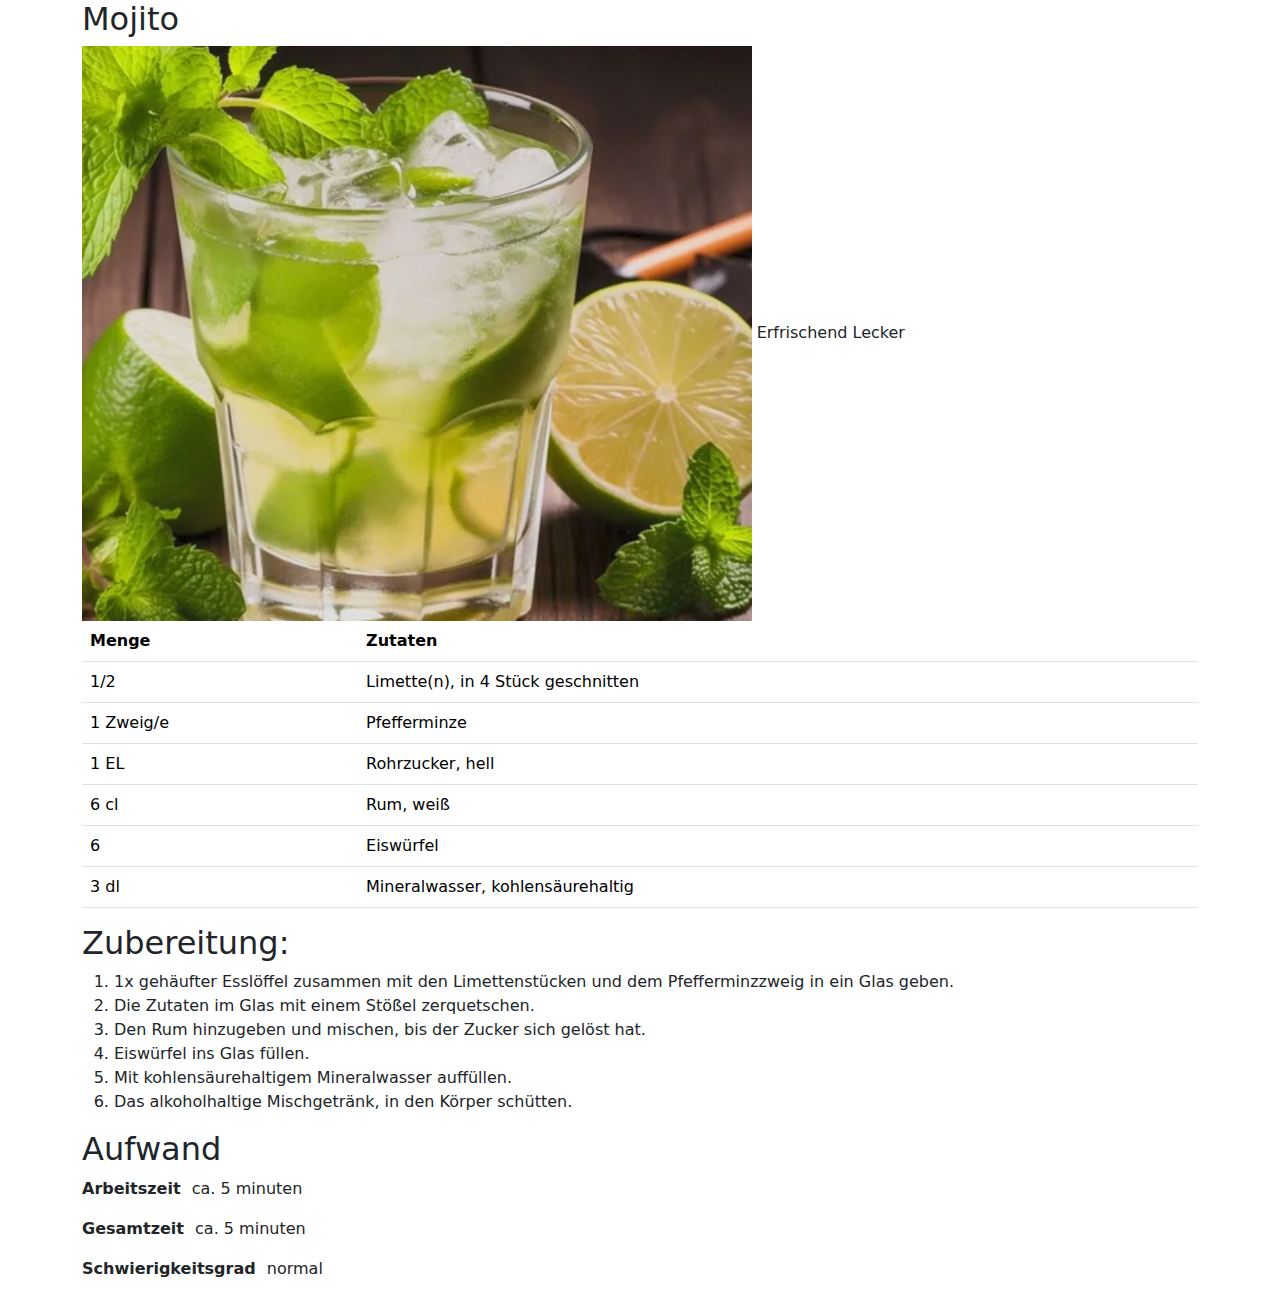
==== cocktails.html @ e5312e3e "Mojito/Html Structure ohne Styling" ====
<!DOCTYPE html>
<html lang="en">
    <head>
        <meta charset="UTF-8" />
        <meta name="viewport" content="width=device-width, initial-scale=1.0" />
        <title>Mojito</title>
        <link
          href="https://cdn.jsdelivr.net/npm/bootstrap@5.3.3/dist/css/bootstrap.min.css"
          rel="stylesheet"
          integrity="sha384-QWTKZyjpPEjISv5WaRU9OFeRpok6YctnYmDr5pNlyT2bRjXh0JMhjY6hW+ALEwIH"
          crossorigin="anonymous"
        />
        <link
          rel="stylesheet"
          href="https://cdnjs.cloudflare.com/ajax/libs/font-awesome/6.5.2/css/all.min.css"
          integrity="sha512-SnH5WK+bZxgPHs44uWIX+LLJAJ9/2PkPKZ5QiAj6Ta86w+fsb2TkcmfRyVX3pBnMFcV7oQPJkl9QevSCWr3W6A=="
          crossorigin="anonymous"
          referrerpolicy="no-referrer"
        />
        <link rel="stylesheet" href="style.css" />
      </head>
<body>
    <div class="container">
        <table class="table">
            <h2>Mojito</h2>
            <img src="./Rezepte+Fotos/Cocktail_Fotos/Cocktail_Mojito.png" alt="mojito-coktail" width="60%">
            <thead>
                <tr>
                   Erfrischend Lecker
                </tr>
                <tr>
                    
                    <th>Menge</th>
                    <th>Zutaten</th>
                </tr>
            </thead>
            <tbody>
                <tr>
                    <td>1/2  </td>
                    <td>Limette(n), in 4 Stück geschnitten</td>
                </tr>
                <tr>
                    <td>1 Zweig/e</td>
                    <td>Pfefferminze </td>
                </tr>
                <tr>
                    <td>1 EL</td>
                    <td>Rohrzucker, hell</td>
                </tr>
                <tr>
                    <td>6 cl</td>
                    <td>Rum, weiß</td>
                </tr>
                <tr>
                    <td> 6 </td>
                    <td>Eiswürfel</td>
                </tr>
                    <td> 3 dl </td>
                    <td>Mineralwasser, kohlensäurehaltig</td>
            </tbody>
        </table>

        <div class="mojito-anleitung">
            <h2> Zubereitung:</h2>
            <ol>
                <li>1x gehäufter Esslöffel zusammen mit den Limettenstücken und dem Pfefferminzzweig in ein Glas geben.</li>
                <li>Die Zutaten im Glas mit einem Stößel zerquetschen.</li>
                <li>Den Rum hinzugeben und mischen, bis der Zucker sich gelöst hat.</li>
                <li>Eiswürfel ins Glas füllen.</li>
                <li>Mit kohlensäurehaltigem Mineralwasser auffüllen.</li>
                <li>Das alkoholhaltige Mischgetränk, in den Körper schütten.</li>
            </ol>
            <h2>Aufwand</h2>
            <p><strong>Arbeitszeit  &nbsp;</strong>ca. 5 minuten</p>
            <p><strong>Gesamtzeit  &nbsp;</strong>ca. 5 minuten</p>
            <p><strong>Schwierigkeitsgrad  &nbsp;</strong>normal</p>
        </div>
    </div>
      
    
        
    </body>
    </html>
</body>
</html>
---- style.css ----
nav {
  background-image: url("img/header-bg.jpg");
  background-repeat: no-repeat;
  background-size: cover;
  filter: grayscale(0.6);
}
main {
  position: relative;
  max-width: 1600px;
  margin: 0 auto;
}
.bg-img {
  position: fixed;
  top: 0;
  width: 100%;
  filter: brightness(25%);
}
.gallery {
  align-items: center;
  flex-wrap: wrap;
  justify-content: center;
  justify-content: space-evenly;
  margin: 5rem 0;
}
/* .gallery-item {
  margin-bottom: 1rem;
} */
.figure {
  width: 30rem;
  height: 30rem;
  position: relative;
  overflow: hidden;
  border: #fff 0.1rem solid;
  border-radius: var(--bs-border-radius);
}
.img-fluid {
  width: auto;
  height: 100%;
  transition: all 0.3s linear;
}
.figure-img:hover {
  transform: scale(1.2);
  transition: all 0.3s linear;
}
.figure-caption {
  position: absolute;
  bottom: 0;
  width: 100%;
  padding: 0.5rem;
  font-size: 2rem;
  background-color: rgba(255, 255, 255, 0.7);
}
#iframe {
  display: flex;
  visibility: hidden;
  background-color: #fff;
  max-width: 1600px;
  width: 100%;
  height: 0;
  padding: 2rem;
  margin: 5rem auto;
}
.footerContainer {
  width: 100%;
  padding: 70px 30px 20px;
}
.socialIcons {
  display: flex;
  justify-content: center;
}
.socialIcons a {
  text-decoration: none;
  padding: 10px;
  background-color: white;
  margin: 10px;
  border-radius: 50%;
}
.socialIcons a i {
  font-size: 2em;
  color: rgb(0, 0, 0);
  opacity: 0, 9;
}
/* Hover affect on social media icon */
.socialIcons a:hover {
  background-color: #111;
  transition: 0.5s;
}
.socialIcons a:hover i {
  color: white;
  transition: 0.5s;
}
.footerNav {
  margin: 30px 0;
}
.footerNav ul {
  display: flex;
  justify-content: center;
  list-style-type: none;
}
.footerNav ul li a {
  color: white;
  margin: 20px;
  text-decoration: none;
  font-size: 1.3em;
  opacity: 0.7;
  transition: 0.5s;
}
.footerNav ul li a:hover {
  opacity: 1;
}
.footerBottom {
  background-color: #000;
  padding: 20px;
  text-align: center;
}
.footerBottom p {
  color: white;
}
.designer {
  opacity: 0.7;
  text-transform: uppercase;
  letter-spacing: 1px;
  font-weight: 400;
  margin: 0px 5px;
}
@media (max-width: 700px) {
  .footerNav ul {
    flex-direction: column;
  }
  .footerNav ul li {
    width: 100%;
    text-align: center;
    margin: 10px;
  }
  .socialIcons a {
    padding: 8px;
    margin: 4px;
  }
}
@media (max-width: 612px) {
  figure {
    width: 20rem;
    height: 20rem;
  }
  iframe {
    max-width: 600px;
  }
}
@media (max-width: 360px) {
  figure {
    width: 12rem;
    height: 12rem;
  }
  iframe {
    max-width: 350px;
  }
  .figure-caption {
    font-size: 1.2rem;
  }
}
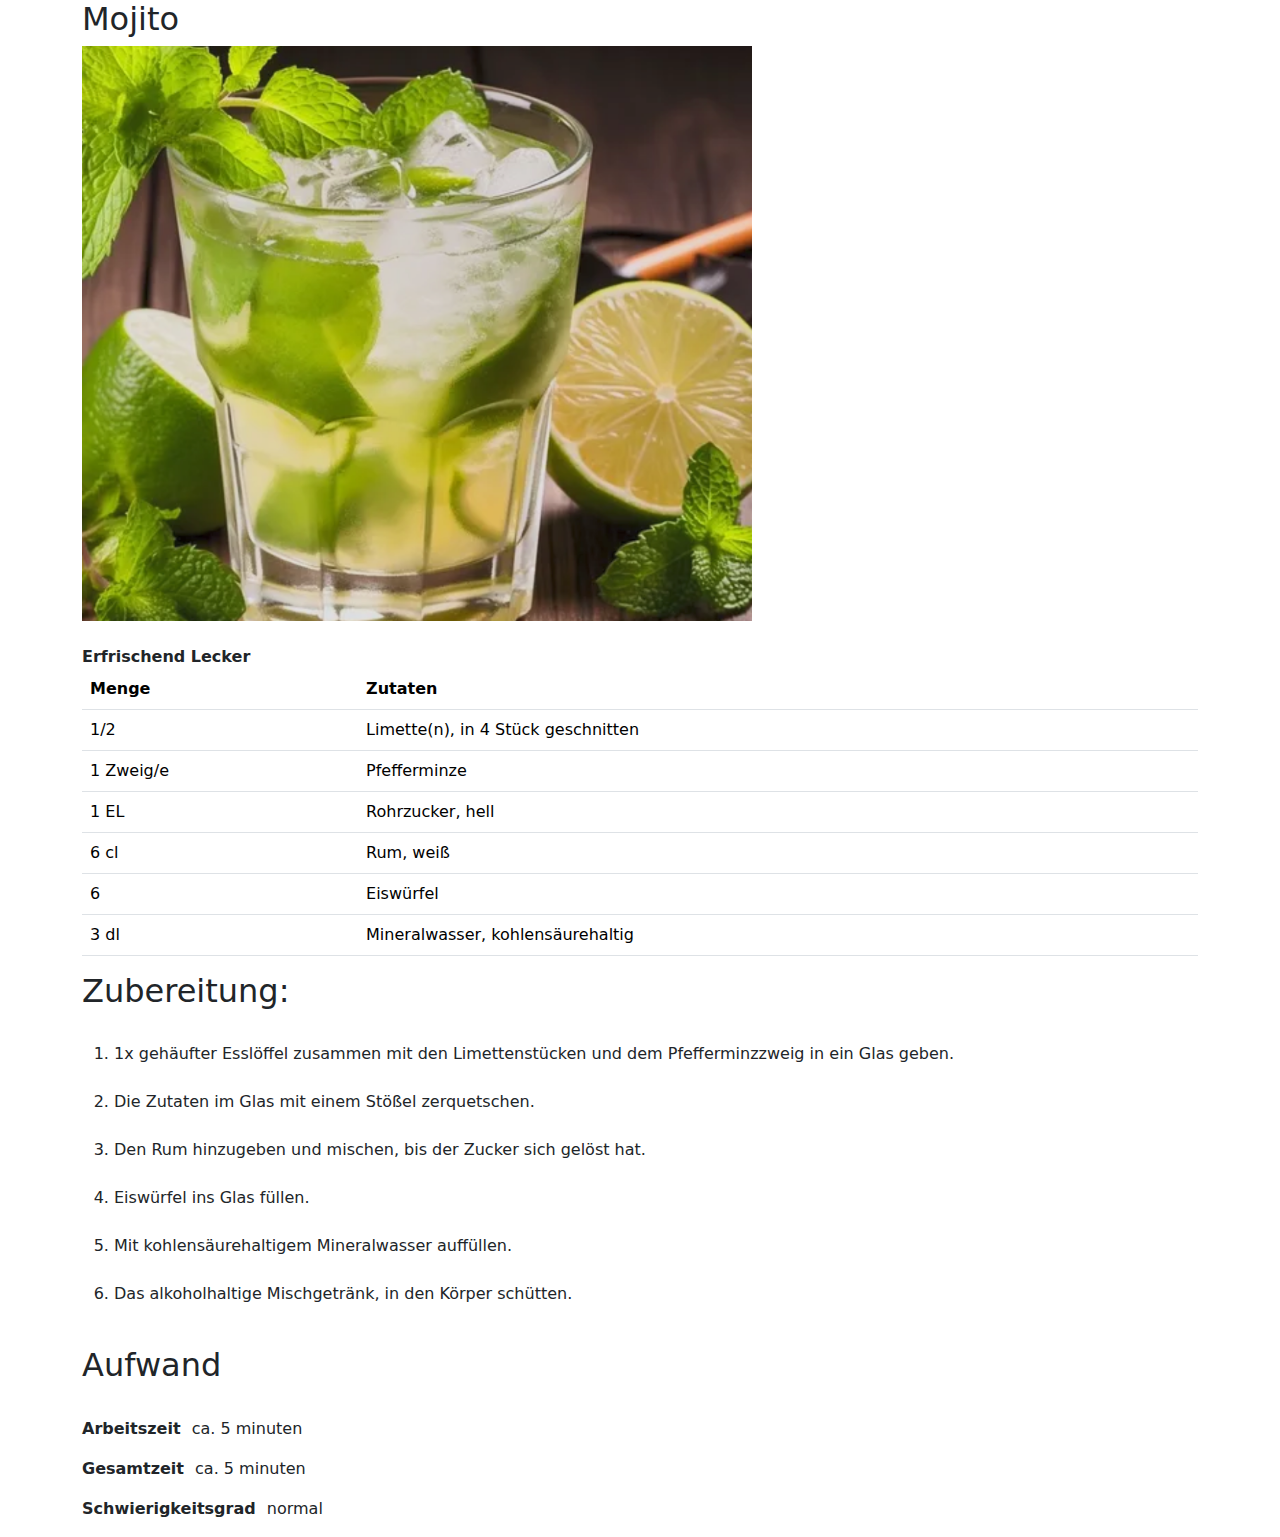
==== commit b2bbc5f9: "linebreaks in html eingefügt" ====
--- a/cocktails.html
+++ b/cocktails.html
@@ -24,10 +24,13 @@
         <table class="table">
             <h2>Mojito</h2>
             <img src="./Rezepte+Fotos/Cocktail_Fotos/Cocktail_Mojito.png" alt="mojito-coktail" width="60%">
+            <br>
             <thead>
+                <br>
                 <tr>
-                   Erfrischend Lecker
+                   <strong>Erfrischend Lecker</strong>
                 </tr>
+                
                 <tr>
                     
                     <th>Menge</th>
@@ -62,15 +65,17 @@
 
         <div class="mojito-anleitung">
             <h2> Zubereitung:</h2>
+            <br>
             <ol>
-                <li>1x gehäufter Esslöffel zusammen mit den Limettenstücken und dem Pfefferminzzweig in ein Glas geben.</li>
-                <li>Die Zutaten im Glas mit einem Stößel zerquetschen.</li>
-                <li>Den Rum hinzugeben und mischen, bis der Zucker sich gelöst hat.</li>
-                <li>Eiswürfel ins Glas füllen.</li>
-                <li>Mit kohlensäurehaltigem Mineralwasser auffüllen.</li>
-                <li>Das alkoholhaltige Mischgetränk, in den Körper schütten.</li>
+                <li>1x gehäufter Esslöffel zusammen mit den Limettenstücken und dem Pfefferminzzweig in ein Glas geben.</li><br>
+                <li>Die Zutaten im Glas mit einem Stößel zerquetschen.</li><br>
+                <li>Den Rum hinzugeben und mischen, bis der Zucker sich gelöst hat.</li><br>
+                <li>Eiswürfel ins Glas füllen.</li><br>
+                <li>Mit kohlensäurehaltigem Mineralwasser auffüllen.</li><br>
+                <li>Das alkoholhaltige Mischgetränk, in den Körper schütten.</li><br>
             </ol>
-            <h2>Aufwand</h2>
+            <h2 class="aufwand">Aufwand</h2>
+            <br>
             <p><strong>Arbeitszeit  &nbsp;</strong>ca. 5 minuten</p>
             <p><strong>Gesamtzeit  &nbsp;</strong>ca. 5 minuten</p>
             <p><strong>Schwierigkeitsgrad  &nbsp;</strong>normal</p>
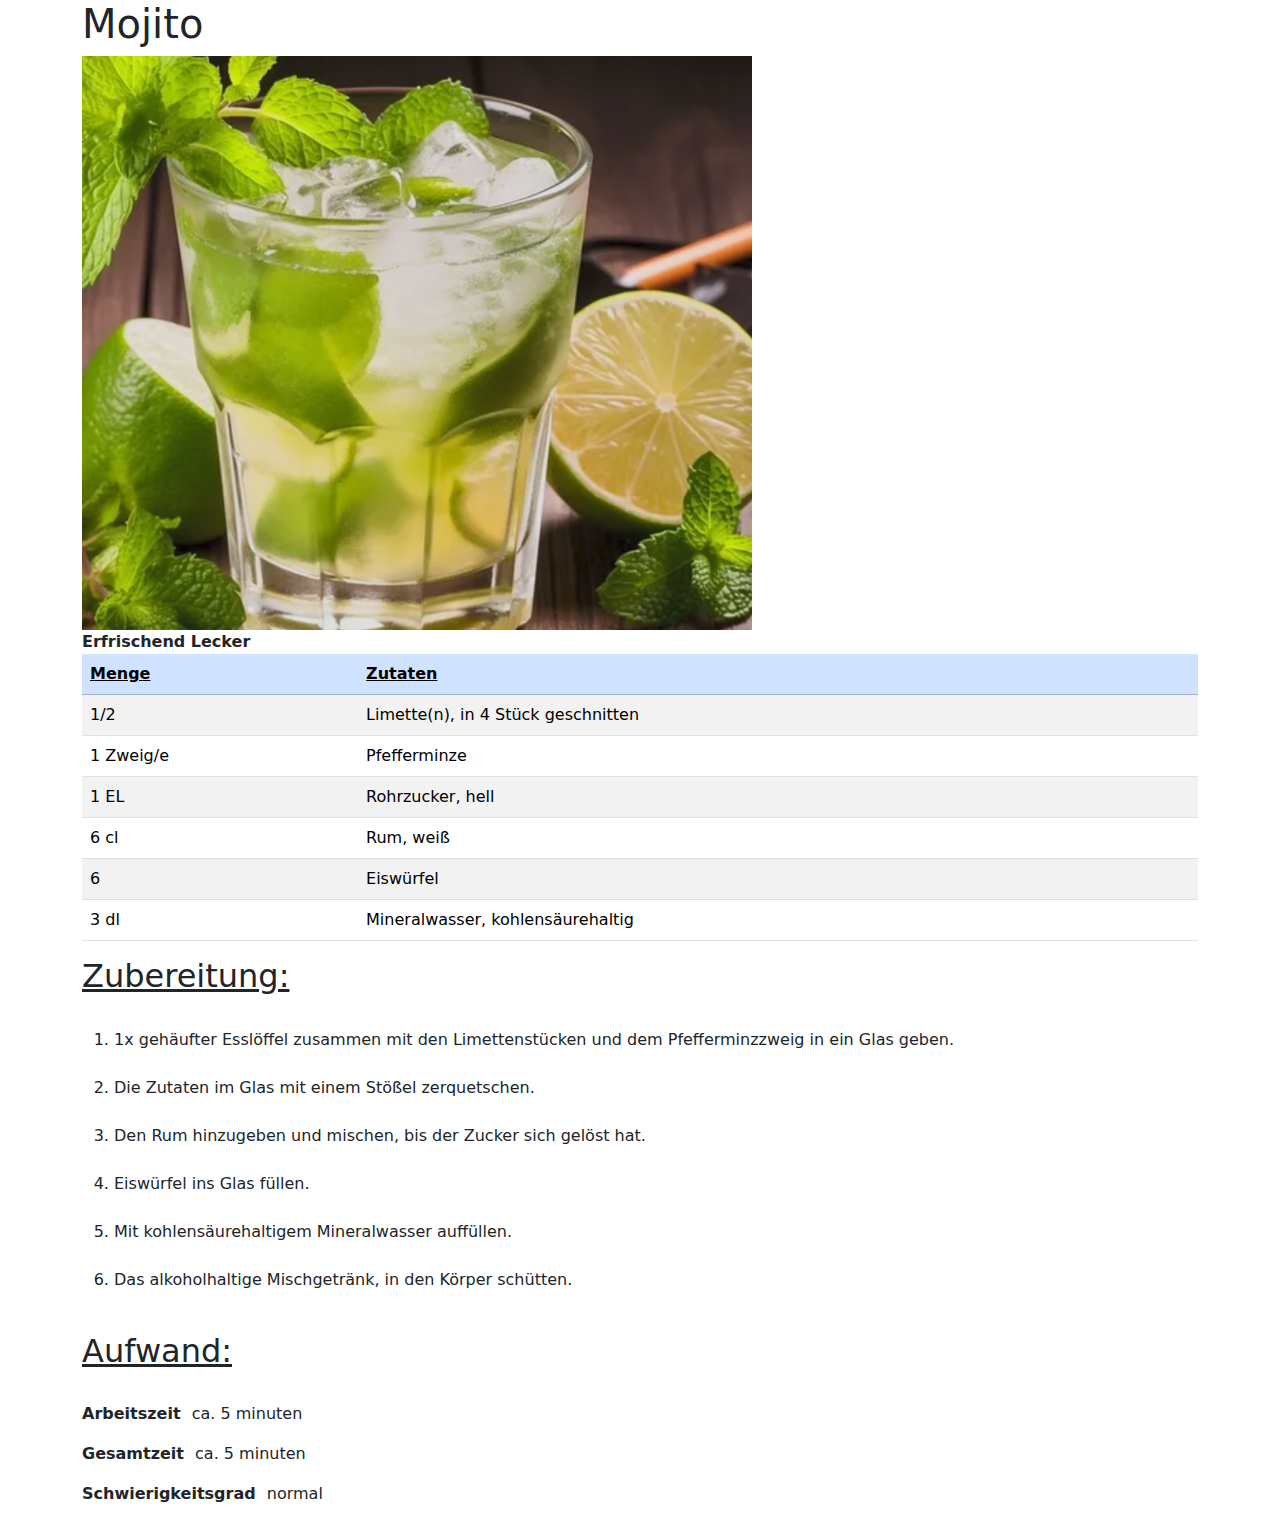
==== commit f84e9d0d: "Tabellen Styling Mojito und Unterstreichung geaddet" ====
--- a/cocktails.html
+++ b/cocktails.html
@@ -21,20 +21,22 @@
       </head>
 <body>
     <div class="container">
-        <table class="table">
-            <h2>Mojito</h2>
+        <table class="table table-striped table-hover">
+            <h2 class="fs-1">Mojito</h2>
             <img src="./Rezepte+Fotos/Cocktail_Fotos/Cocktail_Mojito.png" alt="mojito-coktail" width="60%">
             <br>
             <thead>
-                <br>
+                
                 <tr>
                    <strong>Erfrischend Lecker</strong>
+                   
                 </tr>
                 
-                <tr>
+                
+                <tr class="table-primary">
                     
-                    <th>Menge</th>
-                    <th>Zutaten</th>
+                    <th class="text-decoration-underline">Menge</th>
+                    <th class="text-decoration-underline">Zutaten</th>
                 </tr>
             </thead>
             <tbody>
@@ -64,7 +66,7 @@
         </table>
 
         <div class="mojito-anleitung">
-            <h2> Zubereitung:</h2>
+            <h2><u>Zubereitung:</u></h2>
             <br>
             <ol>
                 <li>1x gehäufter Esslöffel zusammen mit den Limettenstücken und dem Pfefferminzzweig in ein Glas geben.</li><br>
@@ -74,7 +76,7 @@
                 <li>Mit kohlensäurehaltigem Mineralwasser auffüllen.</li><br>
                 <li>Das alkoholhaltige Mischgetränk, in den Körper schütten.</li><br>
             </ol>
-            <h2 class="aufwand">Aufwand</h2>
+            <h2 class="aufwand"><u>Aufwand:</u></h2>
             <br>
             <p><strong>Arbeitszeit  &nbsp;</strong>ca. 5 minuten</p>
             <p><strong>Gesamtzeit  &nbsp;</strong>ca. 5 minuten</p>
--- a/style.css
+++ b/style.css
@@ -2,7 +2,6 @@
   background-image: url("img/header-bg.jpg");
   background-repeat: no-repeat;
   background-size: cover;
-  filter: grayscale(0.6);
 }
 main {
   position: relative;
@@ -49,6 +48,25 @@
   padding: 0.5rem;
   font-size: 2rem;
   background-color: rgba(255, 255, 255, 0.7);
+}
+@media (max-width: 612px) {
+  figure {
+    width: 20rem;
+    height: 20rem;
+  }
+}
+@media (max-width: 360px) {
+  figure {
+    width: 12rem;
+    height: 12rem;
+  }
+  .figure-caption {
+    font-size: 1.2rem;
+  }
+}
+
+footer {
+  background-color: #0a0a0a;
 }
 #iframe {
   display: flex;
@@ -137,6 +155,7 @@
     margin: 4px;
   }
 }
+
 @media (max-width: 612px) {
   figure {
     width: 20rem;
@@ -158,3 +177,4 @@
     font-size: 1.2rem;
   }
 }
+
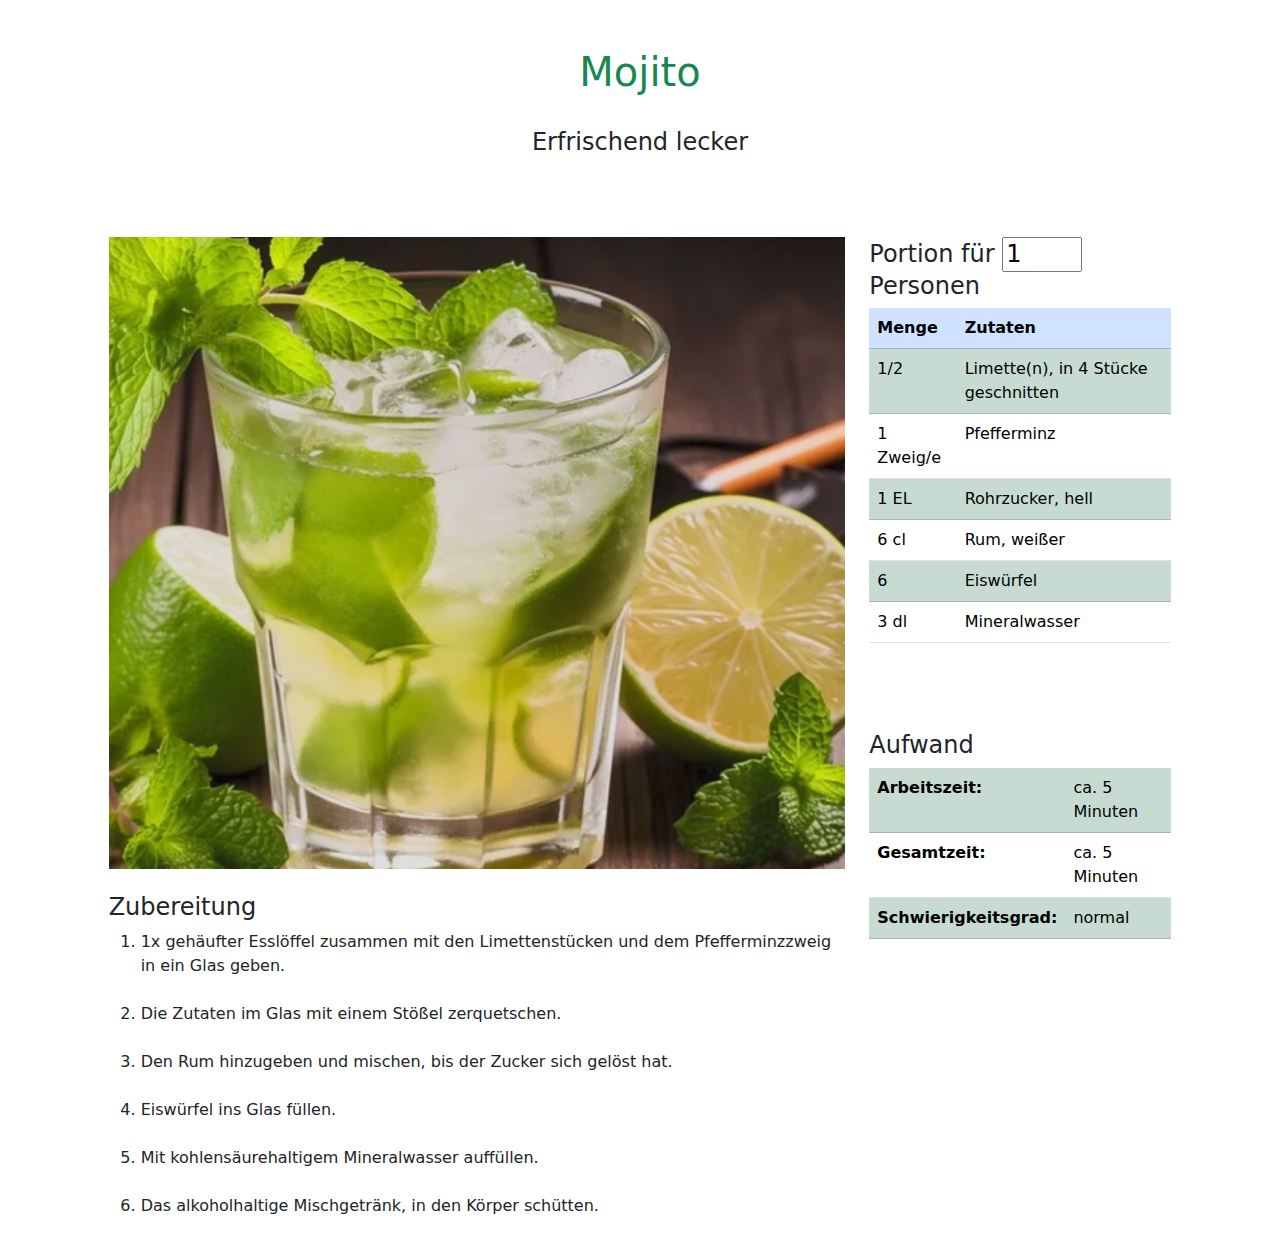
==== commit 94ce92b7: "mojito styling überarbeitet" ====
--- a/cocktails.html
+++ b/cocktails.html
@@ -1,96 +1,142 @@
 <!DOCTYPE html>
 <html lang="en">
-    <head>
-        <meta charset="UTF-8" />
-        <meta name="viewport" content="width=device-width, initial-scale=1.0" />
-        <title>Mojito</title>
-        <link
-          href="https://cdn.jsdelivr.net/npm/bootstrap@5.3.3/dist/css/bootstrap.min.css"
-          rel="stylesheet"
-          integrity="sha384-QWTKZyjpPEjISv5WaRU9OFeRpok6YctnYmDr5pNlyT2bRjXh0JMhjY6hW+ALEwIH"
-          crossorigin="anonymous"
+  <head>
+    <meta charset="UTF-8" />
+    <meta name="viewport" content="width=device-width, initial-scale=1.0" />
+    <title>Mojito</title>
+    <link
+      href="https://cdn.jsdelivr.net/npm/bootstrap@5.3.3/dist/css/bootstrap.min.css"
+      rel="stylesheet"
+      integrity="sha384-QWTKZyjpPEjISv5WaRU9OFeRpok6YctnYmDr5pNlyT2bRjXh0JMhjY6hW+ALEwIH"
+      crossorigin="anonymous"
+    />
+    <link
+      rel="stylesheet"
+      href="https://cdnjs.cloudflare.com/ajax/libs/font-awesome/6.5.2/css/all.min.css"
+      integrity="sha512-SnH5WK+bZxgPHs44uWIX+LLJAJ9/2PkPKZ5QiAj6Ta86w+fsb2TkcmfRyVX3pBnMFcV7oQPJkl9QevSCWr3W6A=="
+      crossorigin="anonymous"
+      referrerpolicy="no-referrer"
+    />
+    <link rel="stylesheet" href="style.css" />
+  </head>
+  <body>
+    <!-- Abstand oben -->
+    <br />
+    <br />
+    <!-- Überschrift und Aufmacher mittig -->
+    <h1 style="text-align: center" ; class="text-success">Mojito</h1>
+    <br />
+    <h4 style="text-align: center">Erfrischend lecker</h4>
+    <br />
+    <br />
+    <br />
+
+    <section class="row">
+      <!-- Abstand linker Seitenrand -->
+      <section class="col-1"></section>
+
+      <!-- Foto -->
+      <section class="col-7">
+        <img
+          src="./Rezepte+Fotos/Cocktail_Fotos/Cocktail_Mojito.png"
+          alt="Mojito"
+          width="100%"
         />
-        <link
-          rel="stylesheet"
-          href="https://cdnjs.cloudflare.com/ajax/libs/font-awesome/6.5.2/css/all.min.css"
-          integrity="sha512-SnH5WK+bZxgPHs44uWIX+LLJAJ9/2PkPKZ5QiAj6Ta86w+fsb2TkcmfRyVX3pBnMFcV7oQPJkl9QevSCWr3W6A=="
-          crossorigin="anonymous"
-          referrerpolicy="no-referrer"
-        />
-        <link rel="stylesheet" href="style.css" />
-      </head>
-<body>
-    <div class="container">
-        <table class="table table-striped table-hover">
-            <h2 class="fs-1">Mojito</h2>
-            <img src="./Rezepte+Fotos/Cocktail_Fotos/Cocktail_Mojito.png" alt="mojito-coktail" width="60%">
-            <br>
-            <thead>
-                
-                <tr>
-                   <strong>Erfrischend Lecker</strong>
-                   
-                </tr>
-                
-                
-                <tr class="table-primary">
-                    
-                    <th class="text-decoration-underline">Menge</th>
-                    <th class="text-decoration-underline">Zutaten</th>
-                </tr>
-            </thead>
-            <tbody>
-                <tr>
-                    <td>1/2  </td>
-                    <td>Limette(n), in 4 Stück geschnitten</td>
-                </tr>
-                <tr>
-                    <td>1 Zweig/e</td>
-                    <td>Pfefferminze </td>
-                </tr>
-                <tr>
-                    <td>1 EL</td>
-                    <td>Rohrzucker, hell</td>
-                </tr>
-                <tr>
-                    <td>6 cl</td>
-                    <td>Rum, weiß</td>
-                </tr>
-                <tr>
-                    <td> 6 </td>
-                    <td>Eiswürfel</td>
-                </tr>
-                    <td> 3 dl </td>
-                    <td>Mineralwasser, kohlensäurehaltig</td>
-            </tbody>
+
+        <br />
+        <br />
+        <h4>Zubereitung</h4>
+        <ol>
+          <li>
+            1x gehäufter Esslöffel zusammen mit den Limettenstücken und dem
+            Pfefferminzzweig in ein Glas geben.
+          </li>
+          <br />
+          <li>Die Zutaten im Glas mit einem Stößel zerquetschen.</li>
+          <br />
+          <li>
+            Den Rum hinzugeben und mischen, bis der Zucker sich gelöst hat.
+          </li>
+          <br />
+          <li>Eiswürfel ins Glas füllen.</li>
+          <br />
+          <li>Mit kohlensäurehaltigem Mineralwasser auffüllen.</li>
+          <br />
+          <li>Das alkoholhaltige Mischgetränk, in den Körper schütten.</li>
+        </ol>
+      </section>
+      <br />
+
+      <section class="col-3">
+        <!-- Zutaten Tabelle -->
+        <table class="table table-striped">
+          <thead>
+            <tr>
+              <h4>
+                Portion für
+                <input
+                  type="number"
+                  name="portions"
+                  id="portions"
+                  value="1"
+                  min="1"
+                />
+                Personen
+              </h4>
+            </tr>
+            <tr class="table-primary">
+              <th>Menge</th>
+              <th>Zutaten</th>
+            </tr>
+          </thead>
+          <tbody>
+            <tr class="table-success">
+              <td><span class="incredients">1/2</span></td>
+              <td>Limette(n), in 4 Stücke geschnitten</td>
+            </tr>
+            <tr>
+              <td><span class="incredients">1</span> Zweig/e</td>
+              <td>Pfefferminz</td>
+            </tr>
+            <tr class="table-success">
+              <td><span class="incredients">1</span> EL</td>
+              <td>Rohrzucker, hell</td>
+            </tr>
+            <tr>
+              <td><span class="incredients">6</span> cl</td>
+              <td>Rum, weißer</td>
+            </tr>
+            <tr class="table-success">
+              <td><span class="incredients">6</span></td>
+              <td>Eiswürfel</td>
+            </tr>
+            <tr>
+              <td><span class="incredients">3</span> dl</td>
+              <td>Mineralwasser</td>
+            </tr>
+          </tbody>
         </table>
-
-        <div class="mojito-anleitung">
-            <h2><u>Zubereitung:</u></h2>
-            <br>
-            <ol>
-                <li>1x gehäufter Esslöffel zusammen mit den Limettenstücken und dem Pfefferminzzweig in ein Glas geben.</li><br>
-                <li>Die Zutaten im Glas mit einem Stößel zerquetschen.</li><br>
-                <li>Den Rum hinzugeben und mischen, bis der Zucker sich gelöst hat.</li><br>
-                <li>Eiswürfel ins Glas füllen.</li><br>
-                <li>Mit kohlensäurehaltigem Mineralwasser auffüllen.</li><br>
-                <li>Das alkoholhaltige Mischgetränk, in den Körper schütten.</li><br>
-            </ol>
-            <h2 class="aufwand"><u>Aufwand:</u></h2>
-            <br>
-            <p><strong>Arbeitszeit  &nbsp;</strong>ca. 5 minuten</p>
-            <p><strong>Gesamtzeit  &nbsp;</strong>ca. 5 minuten</p>
-            <p><strong>Schwierigkeitsgrad  &nbsp;</strong>normal</p>
-        </div>
-    </div>
-      
-    
-        
-    </body>
-    </html>
-</body>
+        <br />
+        <br />
+        <br />
+        <table class="table table-striped">
+          <h4>Aufwand</h4>
+          <tbody>
+            <tr class="table-success">
+              <td><strong>Arbeitszeit:</strong></td>
+              <td>ca. 5 Minuten</td>
+            </tr>
+            <tr>
+              <td><strong>Gesamtzeit:</strong></td>
+              <td>ca. 5 Minuten</td>
+            </tr>
+            <tr class="table-success">
+              <td><strong>Schwierigkeitsgrad:</strong></td>
+              <td>normal</td>
+            </tr>
+          </tbody>
+        </table>
+      </section>
+    </section>
+  </body>
 </html>
-
-
-
-
--- a/style.css
+++ b/style.css
@@ -107,6 +107,10 @@
   color: white;
   transition: 0.5s;
 }
+footer {
+  display: flex;
+  flex-direction: column;
+}
 .footerNav {
   margin: 30px 0;
 }
@@ -140,6 +144,9 @@
   letter-spacing: 1px;
   font-weight: 400;
   margin: 0px 5px;
+}
+#portions {
+  width: 5rem;
 }
 @media (max-width: 700px) {
   .footerNav ul {
@@ -177,4 +184,3 @@
     font-size: 1.2rem;
   }
 }
-
